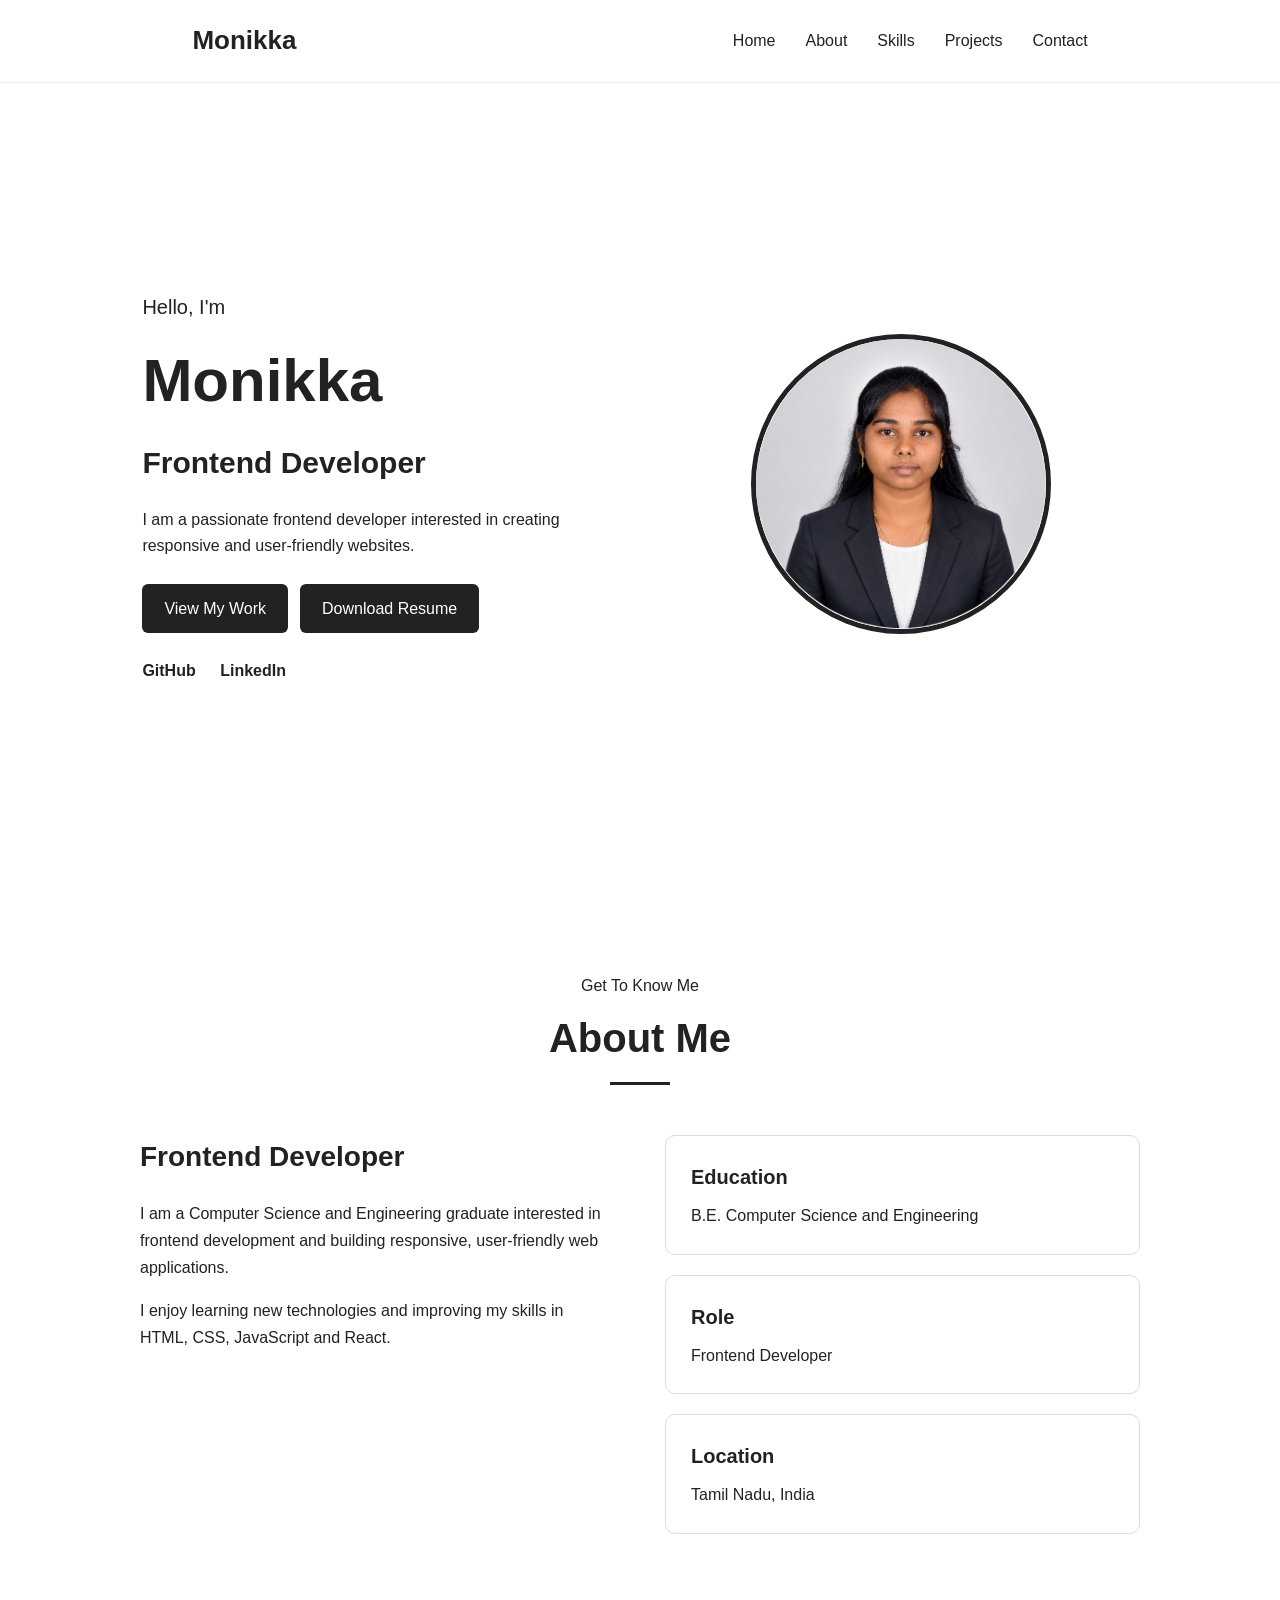
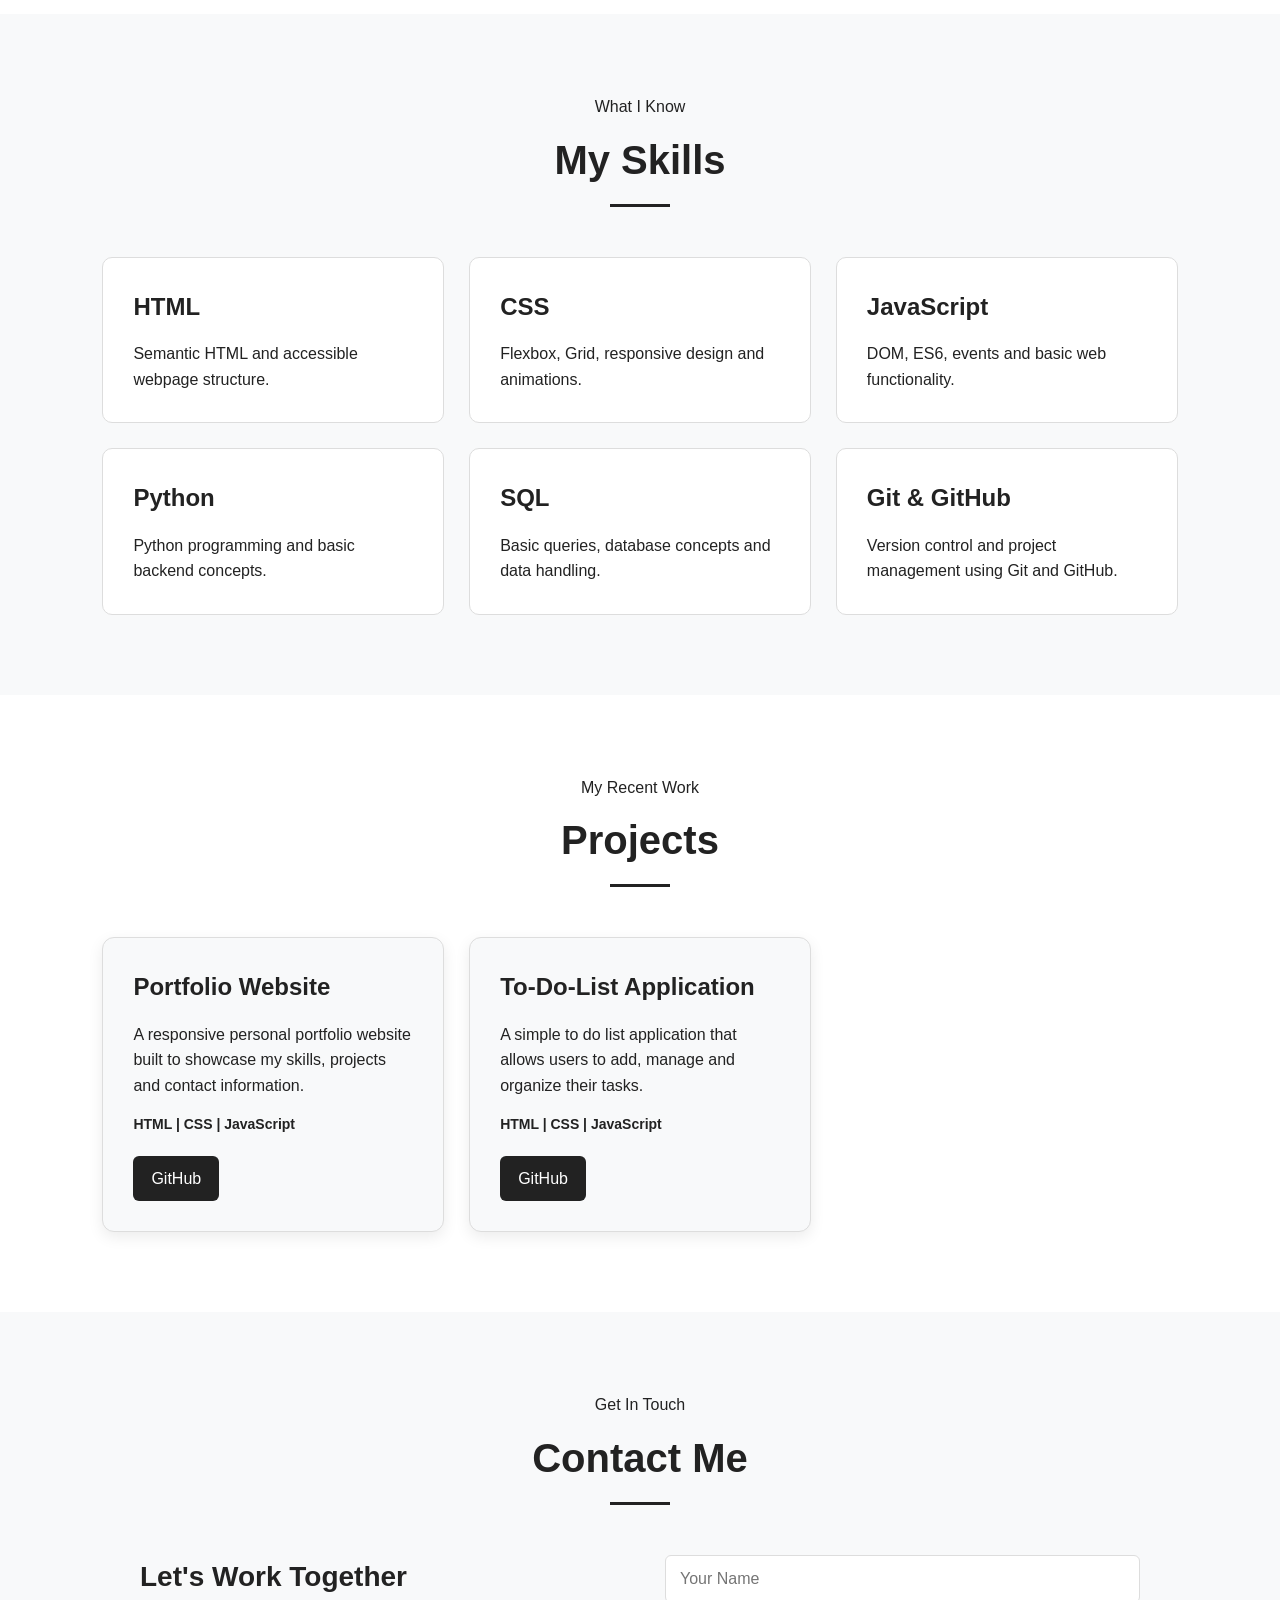
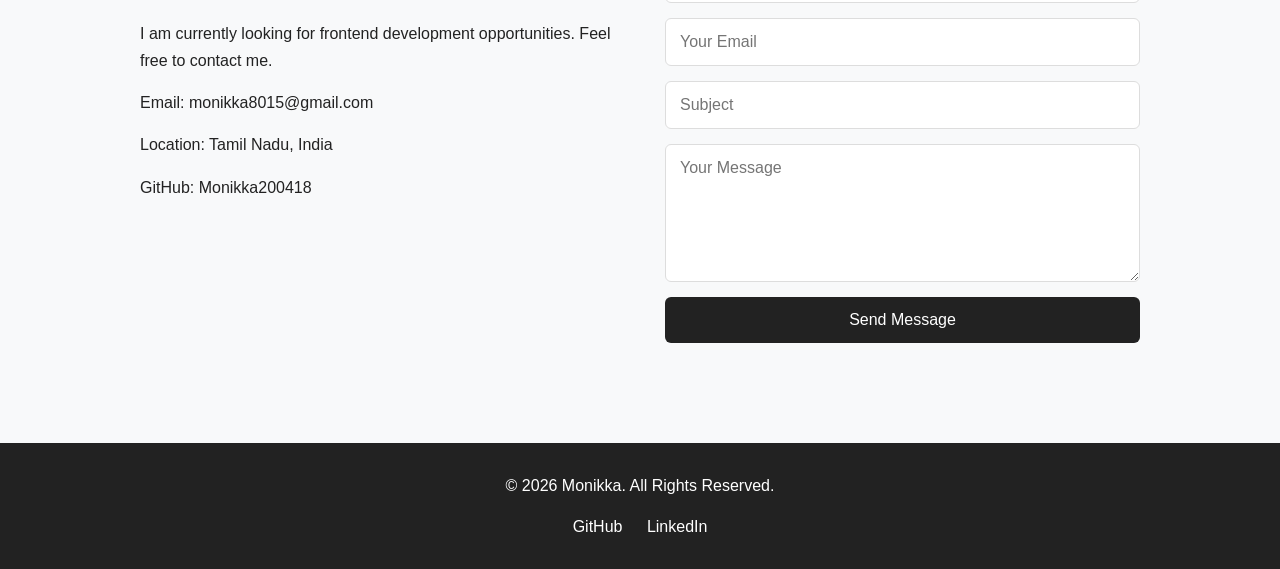
==== index.html @ 4cd097fa "Fix portfolio folder structure" ====
<!DOCTYPE html>
<html lang="en">

<head>
    <meta charset="UTF-8">

    <meta name="viewport" content="width=device-width, initial-scale=1.0">

    <meta name="description"
        content="Monikka's personal portfolio - Frontend Developer">

    <title>Monikka | Frontend Developer</title>

    <link rel="stylesheet" href="styles.css">
</head>

<body>

    <!-- ================= NAVBAR ================= -->

    <header>

        <nav>

            <h2 class="logo">Monikka</h2>

            <button id="menu-btn">☰</button>

            <ul id="nav-links">

                <li>
                    <a href="#home">Home</a>
                </li>

                <li>
                    <a href="#about">About</a>
                </li>

                <li>
                    <a href="#skills">Skills</a>
                </li>

                <li>
                    <a href="#projects">Projects</a>
                </li>

                <li>
                    <a href="#contact">Contact</a>
                </li>

            </ul>

        </nav>

    </header>


    <!-- ================= HERO ================= -->

    <section id="home">

        <div class="hero-content">

            <p>Hello, I'm</p>

            <h1>Monikka</h1>

            <h2>Frontend Developer</h2>

            <p class="hero-description">

                I am a passionate frontend developer interested
                in creating responsive and user-friendly websites.

            </p>

            <div class="hero-buttons">

                <a href="#projects" class="btn">
                    View My Work
                </a>

                <a href="Monikka_Resume.pdf" class="btn" target="_blank" rel="noopener">
                    Download Resume
                </a>

            </div>

            <div class="social-links">

                <a href="https://github.com/Monikka200418"
                    target="_blank" rel="noopener">
                    GitHub
                </a>

                <a href="YOUR_LINKEDIN_URL"
                    target="_blank" rel="noopener">
                    LinkedIn
                </a>

            </div>

        </div>


        <div class="hero-image">

            <img src="image/profile-photo.png"
                alt="Monikka">

        </div>

    </section>


    <!-- ================= ABOUT ================= -->

    <section id="about">

        <div class="section-title">

            <p>Get To Know Me</p>

            <h2>About Me</h2>

        </div>


        <div class="about-content">

            <div class="about-text">

                <h3>Frontend Developer</h3>

                <p>
                    I am a Computer Science and Engineering graduate
                    interested in frontend development and building
                    responsive, user-friendly web applications.
                </p>

                <p>
                    I enjoy learning new technologies and improving
                    my skills in HTML, CSS, JavaScript and React.
                </p>

            </div>


            <div class="about-info">

                <div>

                    <h4>Education</h4>

                    <p>
                        B.E. Computer Science and Engineering
                    </p>

                </div>


                <div>

                    <h4>Role</h4>

                    <p>
                        Frontend Developer
                    </p>

                </div>


                <div>

                    <h4>Location</h4>

                    <p>
                        Tamil Nadu, India
                    </p>

                </div>

            </div>

        </div>

    </section>


    <!-- ================= SKILLS ================= -->

    <section id="skills">

        <div class="section-title">

            <p>What I Know</p>

            <h2>My Skills</h2>

        </div>


        <div class="skills-container">

            <div class="skill-card">

                <h3>HTML</h3>

                <p>
                    Semantic HTML and accessible webpage structure.
                </p>

            </div>


            <div class="skill-card">

                <h3>CSS</h3>

                <p>
                    Flexbox, Grid, responsive design and animations.
                </p>

            </div>


            <div class="skill-card">

                <h3>JavaScript</h3>

                <p>
                    DOM, ES6, events and basic web functionality.
                </p>

            </div>


            <div class="skill-card">

                <h3>Python</h3>

                <p>
                    Python programming and basic backend concepts.
                </p>

            </div>


            <div class="skill-card">

                <h3>SQL</h3>

                <p>
                    Basic queries, database concepts and data handling.
                </p>

            </div>


            <div class="skill-card">

                <h3>Git & GitHub</h3>

                <p>
                    Version control and project management using Git
                    and GitHub.
                </p>

            </div>

        </div>

    </section>


    <!-- ================= PROJECTS ================= -->

    <section id="projects">

        <div class="section-title">

            <p>My Recent Work</p>

            <h2>Projects</h2>

        </div>


        <div class="projects-container">



            <!-- PROJECT 1 -->

            <div class="project-card">

                <div class="project-content">

                    <h3>Portfolio Website</h3>

                    <p>

                        A responsive personal portfolio website built
                        to showcase my skills, projects and contact
                        information.

                    </p>

                    <p class="technologies">

                        HTML | CSS | JavaScript

                    </p>

                    <div class="project-links">

                        <a href="https://github.com/Monikka200418/monikka-portfolio.git"
                            target="_blank"
                            rel="noopener"
                            class="project-btn">

                            GitHub

                        </a>

                        

                    </div>

                </div>

            </div>


            <!-- PROJECT 2 -->

            <div class="project-card">

                <div class="project-content">

                    <h3>To-Do-List Application</h3>

                    <p>

                        A simple to do list application that
                        allows users to add, manage and organize
                        their tasks.

                    </p>

                    <p class="technologies">

                        HTML | CSS | JavaScript

                    </p>

                    <div class="project-links">

                        <a href="https://github.com/Monikka200418/TO-DO-LIST-.git"
                            target="_blank"
                            rel="noopener"
                            class="project-btn">

                            GitHub

                        </a>

                        

                    </div>

                </div>

            </div>

        </div>

    </section>


    <!-- ================= CONTACT ================= -->

    <section id="contact">

        <div class="section-title">

            <p>Get In Touch</p>

            <h2>Contact Me</h2>

        </div>


        <div class="contact-container">


            <div class="contact-info">

                <h3>Let's Work Together</h3>

                <p>

                    I am currently looking for frontend development
                    opportunities. Feel free to contact me.

                </p>

                <p>
                    Email: monikka8015@gmail.com
                </p>

                <p>
                    Location: Tamil Nadu, India
                </p>

                <p>
                    GitHub: Monikka200418
                </p>

            </div>


            <!-- CONTACT FORM -->

            <form id="contact-form">

                <input
                    type="text"
                    id="name"
                    placeholder="Your Name"
                    required
                >


                <input
                    type="email"
                    id="email"
                    placeholder="Your Email"
                    required
                >


                <input
                    type="text"
                    id="subject"
                    placeholder="Subject"
                    required
                >


                <textarea
                    id="message"
                    placeholder="Your Message"
                    rows="6"
                    required
                ></textarea>


                <button type="submit">

                    Send Message

                </button>


                <p id="form-message"></p>

            </form>

        </div>

    </section>


    <!-- ================= FOOTER ================= -->

    <footer>

        <p>
            © 2026 Monikka. All Rights Reserved.
        </p>


        <div>

            <a href="https://github.com/Monikka200418"
                target="_blank"
                rel="noopener noreferrer">

                GitHub

            </a>


            <a href="https://linkedin.com/in/monikka-velkumar-680378266 "
                target="_blank"
                rel="noopener noreferrer">

                LinkedIn

            </a>

        </div>

    </footer>


    <!-- ================= JAVASCRIPT ================= -->

    <script src="scripts.js"></script>

</body>

</html>
---- styles.css ----
/* ================= RESET ================= */

* {
    margin: 0;
    padding: 0;
    box-sizing: border-box;
}


html {
    scroll-behavior: smooth;
}


body {
    font-family: Arial, sans-serif;
    color: #222;
    line-height: 1.6;
}


/* ================= NAVBAR ================= */

header {
    background-color: white;
    position: sticky;
    top: 0;
    z-index: 1000;

    border-bottom: 1px solid #eee;
}


nav {
    max-width: 1100px;
    margin: auto;

    padding: 20px 8%;

    display: flex;
    align-items: center;
    justify-content: space-between;
}


.logo {
    font-size: 26px;
}


nav ul {
    display: flex;
    list-style: none;
    gap: 30px;
}


nav a {
    position: relative;

    text-decoration: none;
    color: #222;

    font-weight: 500;
}


nav a::after {
    content: "";

    position: absolute;

    width: 0;
    height: 2px;

    left: 0;
    bottom: -5px;

    background-color: #222;

    transition: 0.3s;
}


nav a:hover::after {
    width: 100%;
}


#menu-btn {
    display: none;

    background: none;
    border: none;

    font-size: 28px;

    cursor: pointer;
}


/* ================= COMMON SECTION ================= */

section {
    padding: 80px 8%;
}


.section-title {
    text-align: center;
    margin-bottom: 50px;
}


.section-title p {
    font-size: 16px;
    margin-bottom: 8px;
}


.section-title h2 {
    font-size: 40px;
    margin-bottom: 10px;
}


.section-title h2::after {
    content: "";

    display: block;

    width: 60px;
    height: 3px;

    background-color: #222;

    margin: 12px auto 0;
}


/* ================= HERO ================= */

#home {
    min-height: 90vh;

    display: flex;

    align-items: center;
    justify-content: space-between;

    gap: 50px;

    max-width: 1200px;

    margin: auto;
}


.hero-content {
    flex: 1;
}


.hero-content > p:first-child {
    font-size: 20px;
}


.hero-content h1 {
    font-size: 60px;
    margin: 10px 0;
}


.hero-content h2 {
    font-size: 30px;
    margin-bottom: 20px;
}


.hero-description {
    max-width: 600px;

    margin-bottom: 25px;
}


.hero-image {
    flex: 1;

    text-align: center;
}


.hero-image img {
    width: 300px;
    height: 300px;

    object-fit: cover;

    border-radius: 50%;

    border: 5px solid #222;
}


/* ================= BUTTONS ================= */

.hero-buttons {
    display: flex;

    gap: 12px;

    flex-wrap: wrap;
}


.btn {
    display: inline-block;

    padding: 12px 22px;

    background-color: #222;
    color: white;

    text-decoration: none;

    border-radius: 6px;

    transition: 0.3s ease;
}


.btn:hover {
    background-color: #555;

    transform: translateY(-2px);
}


.social-links {
    margin-top: 25px;
}


.social-links a {
    color: #222;

    margin-right: 20px;

    text-decoration: none;

    font-weight: bold;
}


/* ================= ABOUT ================= */

#about {
    background-color: white;
}


.about-content {
    max-width: 1000px;

    margin: auto;

    display: grid;

    grid-template-columns: 1fr 1fr;

    gap: 50px;
}


.about-text h3 {
    font-size: 28px;

    margin-bottom: 20px;
}


.about-text p {
    line-height: 1.7;

    margin-bottom: 15px;
}


.about-info {
    display: flex;

    flex-direction: column;

    gap: 20px;
}


.about-info div {
    padding: 25px;

    border: 1px solid #ddd;

    border-radius: 10px;

    transition: 0.3s;
}


.about-info div:hover {
    transform: translateY(-5px);

    box-shadow: 0 8px 20px rgba(0, 0, 0, 0.08);
}


.about-info h4 {
    margin-bottom: 10px;

    font-size: 20px;
}


/* ================= SKILLS ================= */

#skills {
    background-color: #f8f9fa;
}


.skills-container {
    max-width: 1100px;

    margin: auto;

    display: grid;

    grid-template-columns: repeat(3, 1fr);

    gap: 25px;
}


.skill-card {
    background-color: white;

    padding: 30px;

    border-radius: 10px;

    border: 1px solid #ddd;

    transition: 0.3s;
}


.skill-card:hover {
    transform: translateY(-8px);

    box-shadow: 0 12px 25px rgba(0, 0, 0, 0.1);
}


.skill-card h3 {
    font-size: 24px;

    margin-bottom: 15px;
}


.skill-card p {
    line-height: 1.6;
}


/* ================= PROJECTS ================= */

#projects {
    background-color: white;
}


.projects-container {
    max-width: 1100px;

    margin: auto;

    display: grid;

    grid-template-columns: repeat(3, 1fr);

    gap: 25px;
}


.project-card {
    background-color: #f8f9fa;

    padding: 30px;

    border-radius: 12px;

    border: 1px solid #ddd;

    box-shadow: 0 5px 15px rgba(0, 0, 0, 0.08);

    transition:
        transform 0.3s ease,
        box-shadow 0.3s ease;
}


.project-card:hover {
    transform: translateY(-8px);

    box-shadow: 0 12px 25px rgba(0, 0, 0, 0.12);
}


.project-card h3 {
    font-size: 24px;

    margin-bottom: 15px;
}


.project-card p {
    line-height: 1.6;

    margin-bottom: 15px;
}


.technologies {
    font-weight: bold;

    font-size: 14px;
}


.project-links {
    margin-top: 20px;
}


.project-btn {
    display: inline-block;

    padding: 10px 18px;

    margin-right: 8px;

    text-decoration: none;

    color: white;

    background-color: #222;

    border-radius: 6px;

    transition: 0.3s;
}


.project-btn:hover {
    background-color: #555;

    transform: translateY(-2px);
}


/* ================= CONTACT ================= */

#contact {
    background-color: #f8f9fa;
}


.contact-container {
    max-width: 1000px;

    margin: auto;

    display: grid;

    grid-template-columns: 1fr 1fr;

    gap: 50px;
}


.contact-info h3 {
    font-size: 28px;

    margin-bottom: 20px;
}


.contact-info p {
    line-height: 1.7;

    margin-bottom: 15px;
}


form {
    display: flex;

    flex-direction: column;

    gap: 15px;
}


form input,
form textarea {
    width: 100%;

    padding: 14px;

    border: 1px solid #ddd;

    border-radius: 6px;

    font-size: 16px;

    font-family: inherit;
}


form input:focus,
form textarea:focus {
    outline: none;

    border-color: #222;
}


form textarea {
    resize: vertical;
}


form button {
    padding: 14px;

    border: none;

    border-radius: 6px;

    background-color: #222;

    color: white;

    font-size: 16px;

    cursor: pointer;

    transition: 0.3s;
}


form button:hover {
    background-color: #555;
}


#form-message {
    font-weight: bold;

    margin-top: 5px;
}


/* ================= FOOTER ================= */

footer {
    background-color: #222;

    color: white;

    text-align: center;

    padding: 30px 8%;
}


footer p {
    margin-bottom: 15px;
}


footer a {
    color: white;

    text-decoration: none;

    margin: 0 10px;
}


footer a:hover {
    text-decoration: underline;
}


/* ================= MOBILE ================= */

@media (max-width: 768px) {

    /* Navbar */

    nav {
        padding: 18px 6%;
    }


    #menu-btn {
        display: block;
    }


    #nav-links {
        display: none;

        flex-direction: column;

        gap: 15px;

        width: 100%;

        text-align: center;

        padding-top: 20px;
    }


    #nav-links.active {
        display: flex;
    }


    nav {
        flex-wrap: wrap;
    }


    /* Hero */

    #home {
        min-height: 0;

        flex-direction: column-reverse;

        text-align: center;

        padding: 70px 6%;
    }


    .hero-image img {
        width: 220px;
        height: 220px;
    }


    .hero-content {
        width: 100%;
    }


    .hero-content h1 {
        font-size: 42px;
    }


    .hero-content h2 {
        font-size: 24px;
    }


    .hero-description {
        margin-left: auto;
        margin-right: auto;
    }


    .hero-buttons {
        justify-content: center;
    }


    .social-links {
        text-align: center;
    }


    /* Section titles */

    .section-title h2 {
        font-size: 32px;
    }


    /* About */

    .about-content {
        grid-template-columns: 1fr;
    }


    /* Skills */

    .skills-container {
        grid-template-columns: 1fr;
    }


    /* Projects */

    .projects-container {
        grid-template-columns: 1fr;
    }


    /* Contact */

    .contact-container {
        grid-template-columns: 1fr;
    }

}


/* ================= SMALL MOBILE ================= */

@media (max-width: 480px) {

    section {
        padding: 60px 5%;
    }


    .hero-content h1 {
        font-size: 36px;
    }


    .hero-content h2 {
        font-size: 21px;
    }


    .hero-image img {
        width: 180px;
        height: 180px;
    }


    .btn {
        width: 100%;

        text-align: center;
    }


    .project-btn {
        margin-bottom: 8px;
    }

}
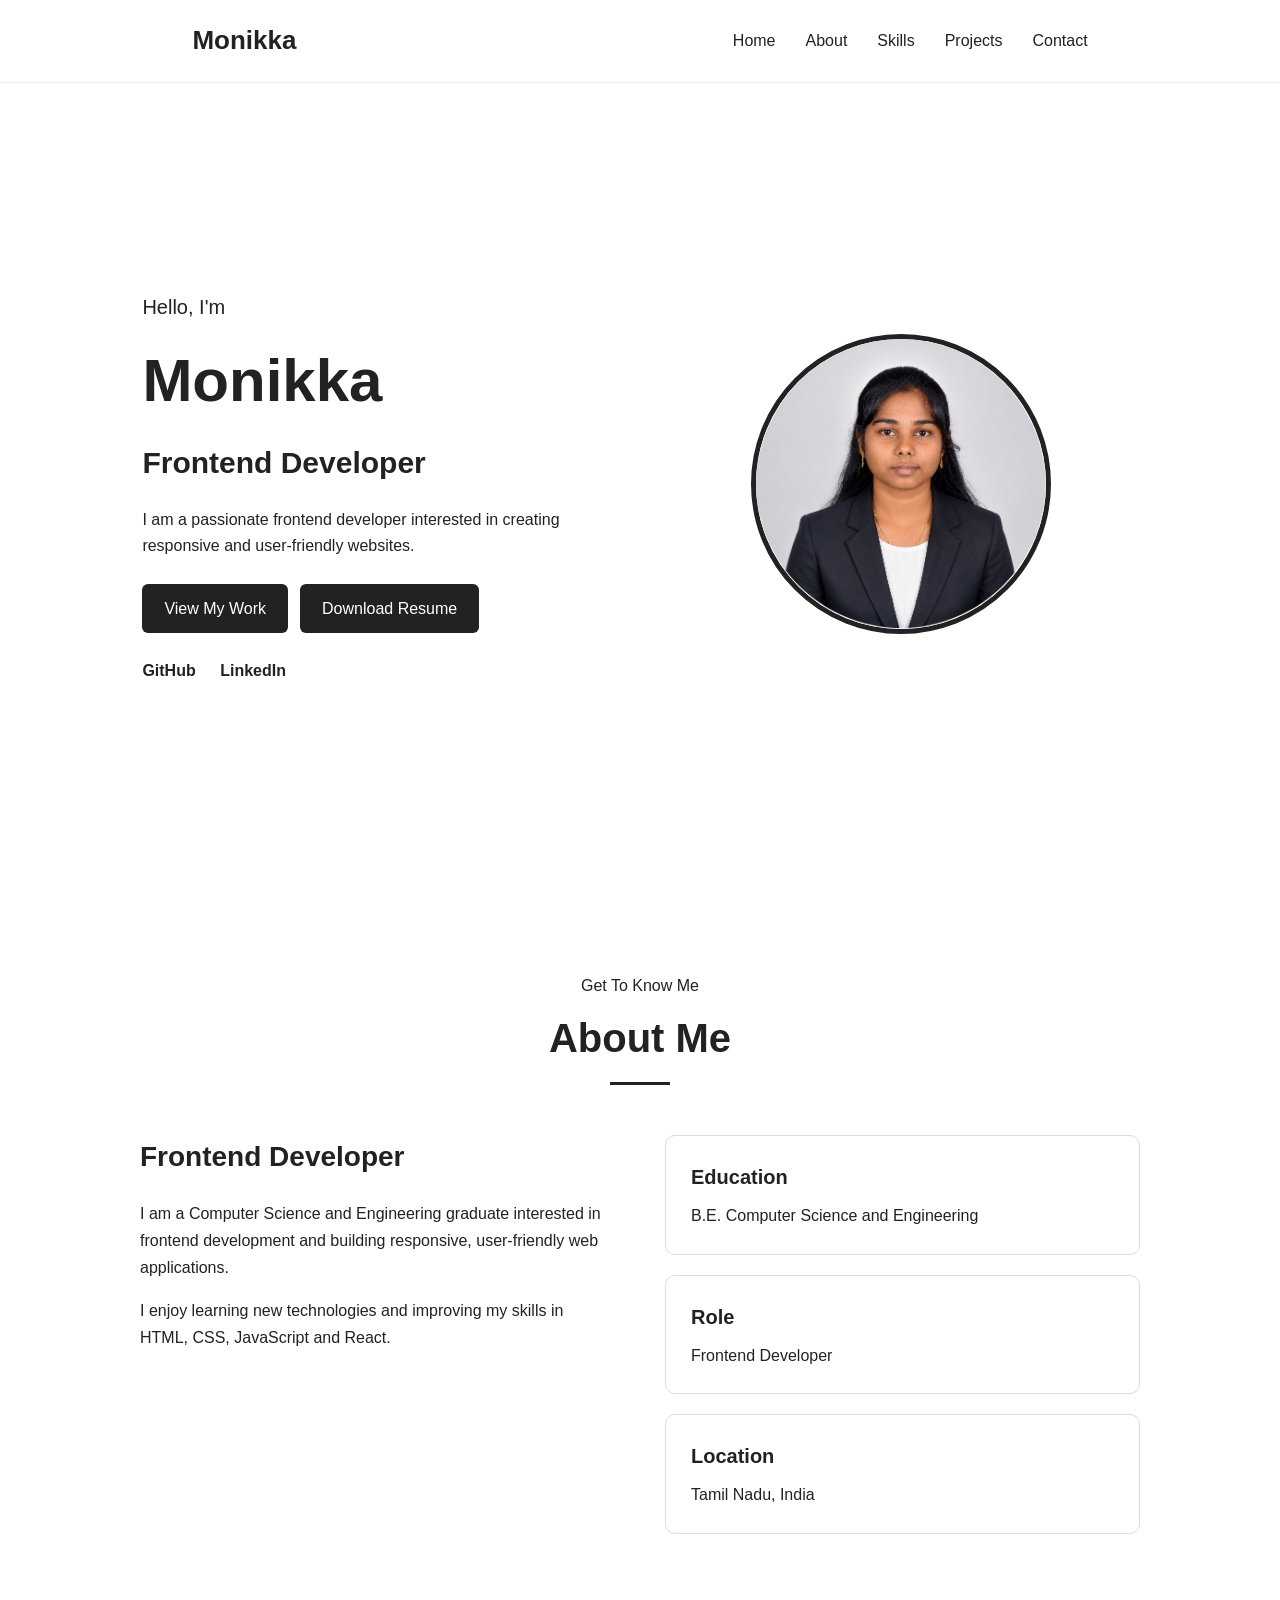
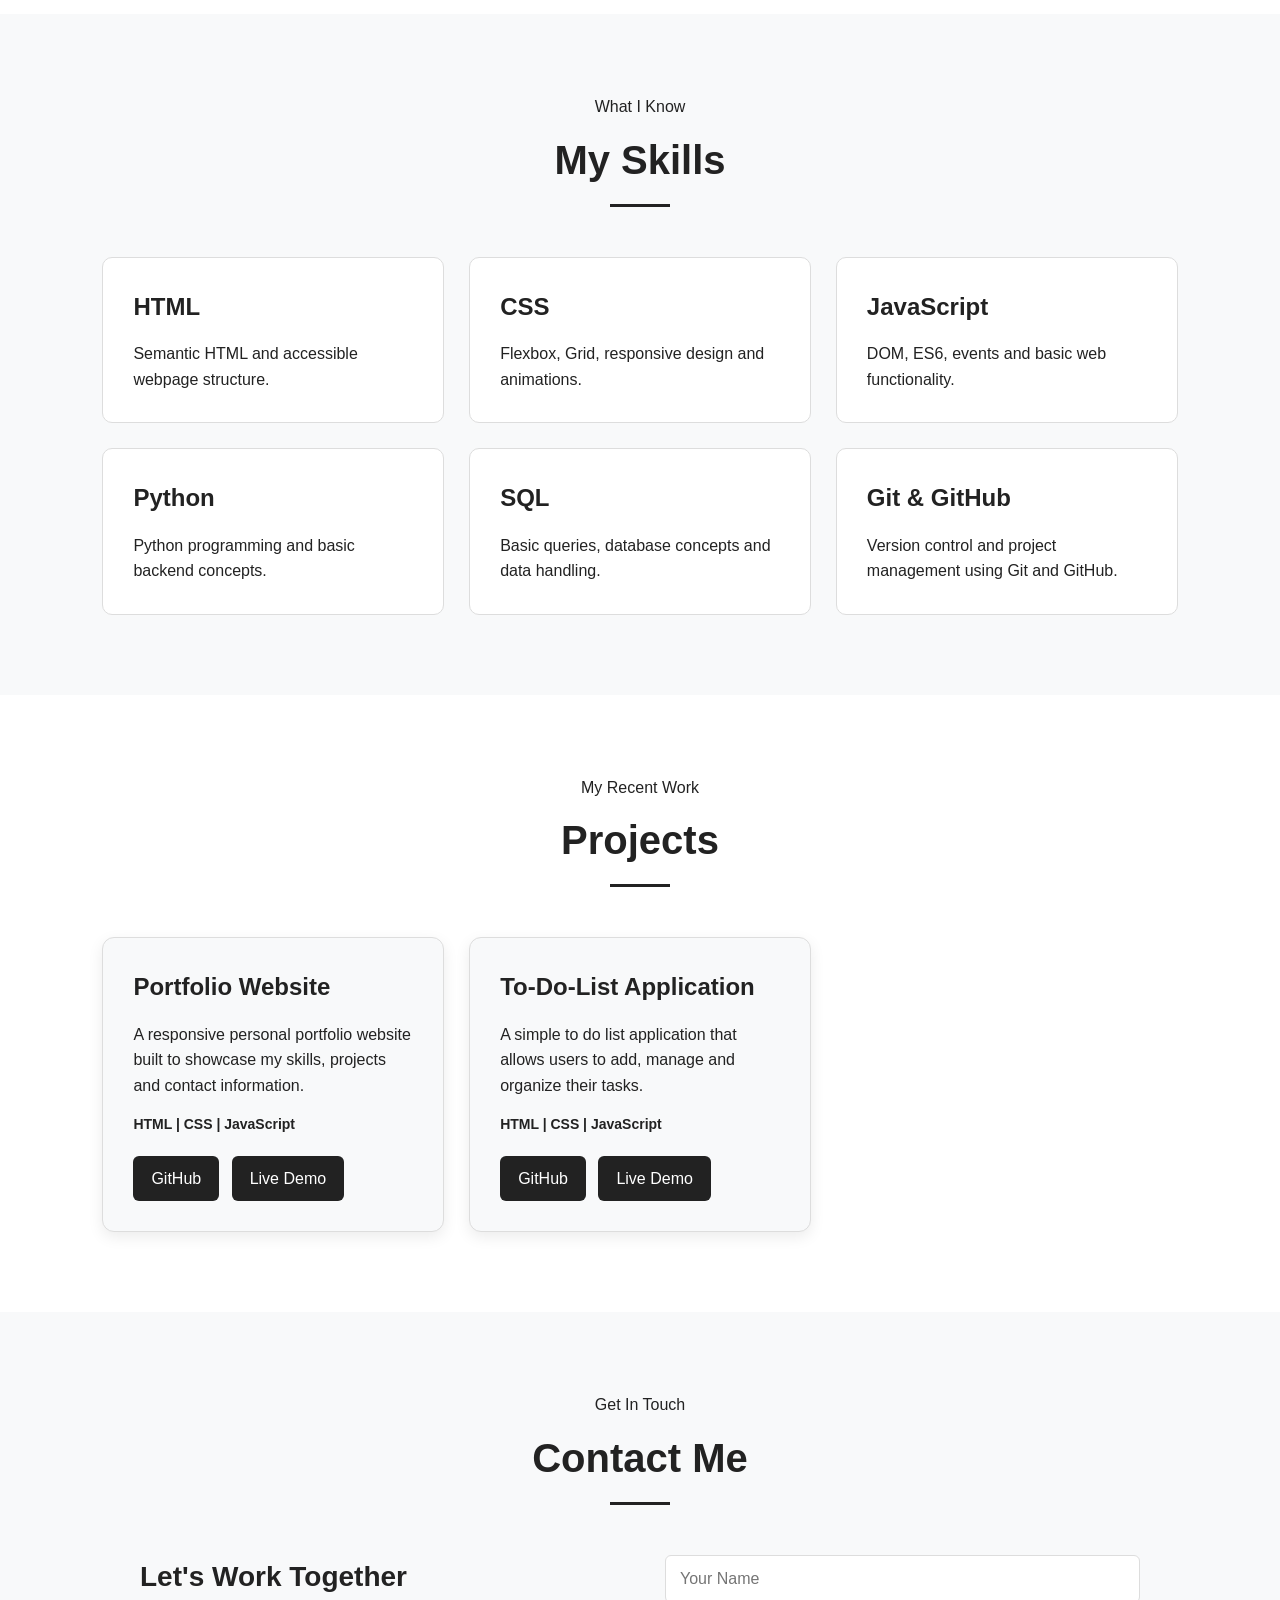
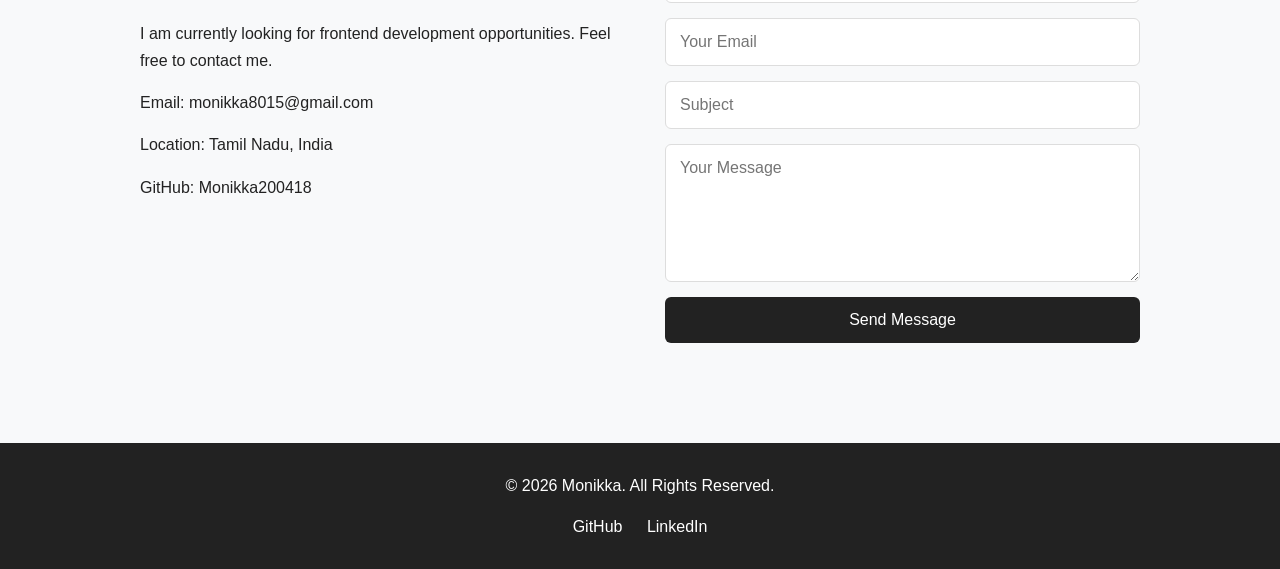
==== commit 902d951e: "Update project links" ====
--- a/index.html
+++ b/index.html
@@ -322,6 +322,12 @@
                             GitHub
 
                         </a>
+                        <a href="https://monikka200418.github.io/monikka-portfolio/"
+                        target="_blank"
+                        rel="noopener"
+                        class="project-btn">
+                         Live Demo
+                        </a>
 
                         
 
@@ -363,6 +369,12 @@
 
                             GitHub
 
+                        </a>
+                        <a href="https://monikka200418.github.io/TO-DO-LIST-/"
+                        target="_blank"
+                        rel="noopener"
+                        class="project-btn">
+                         Live Demo
                         </a>
 
                         
